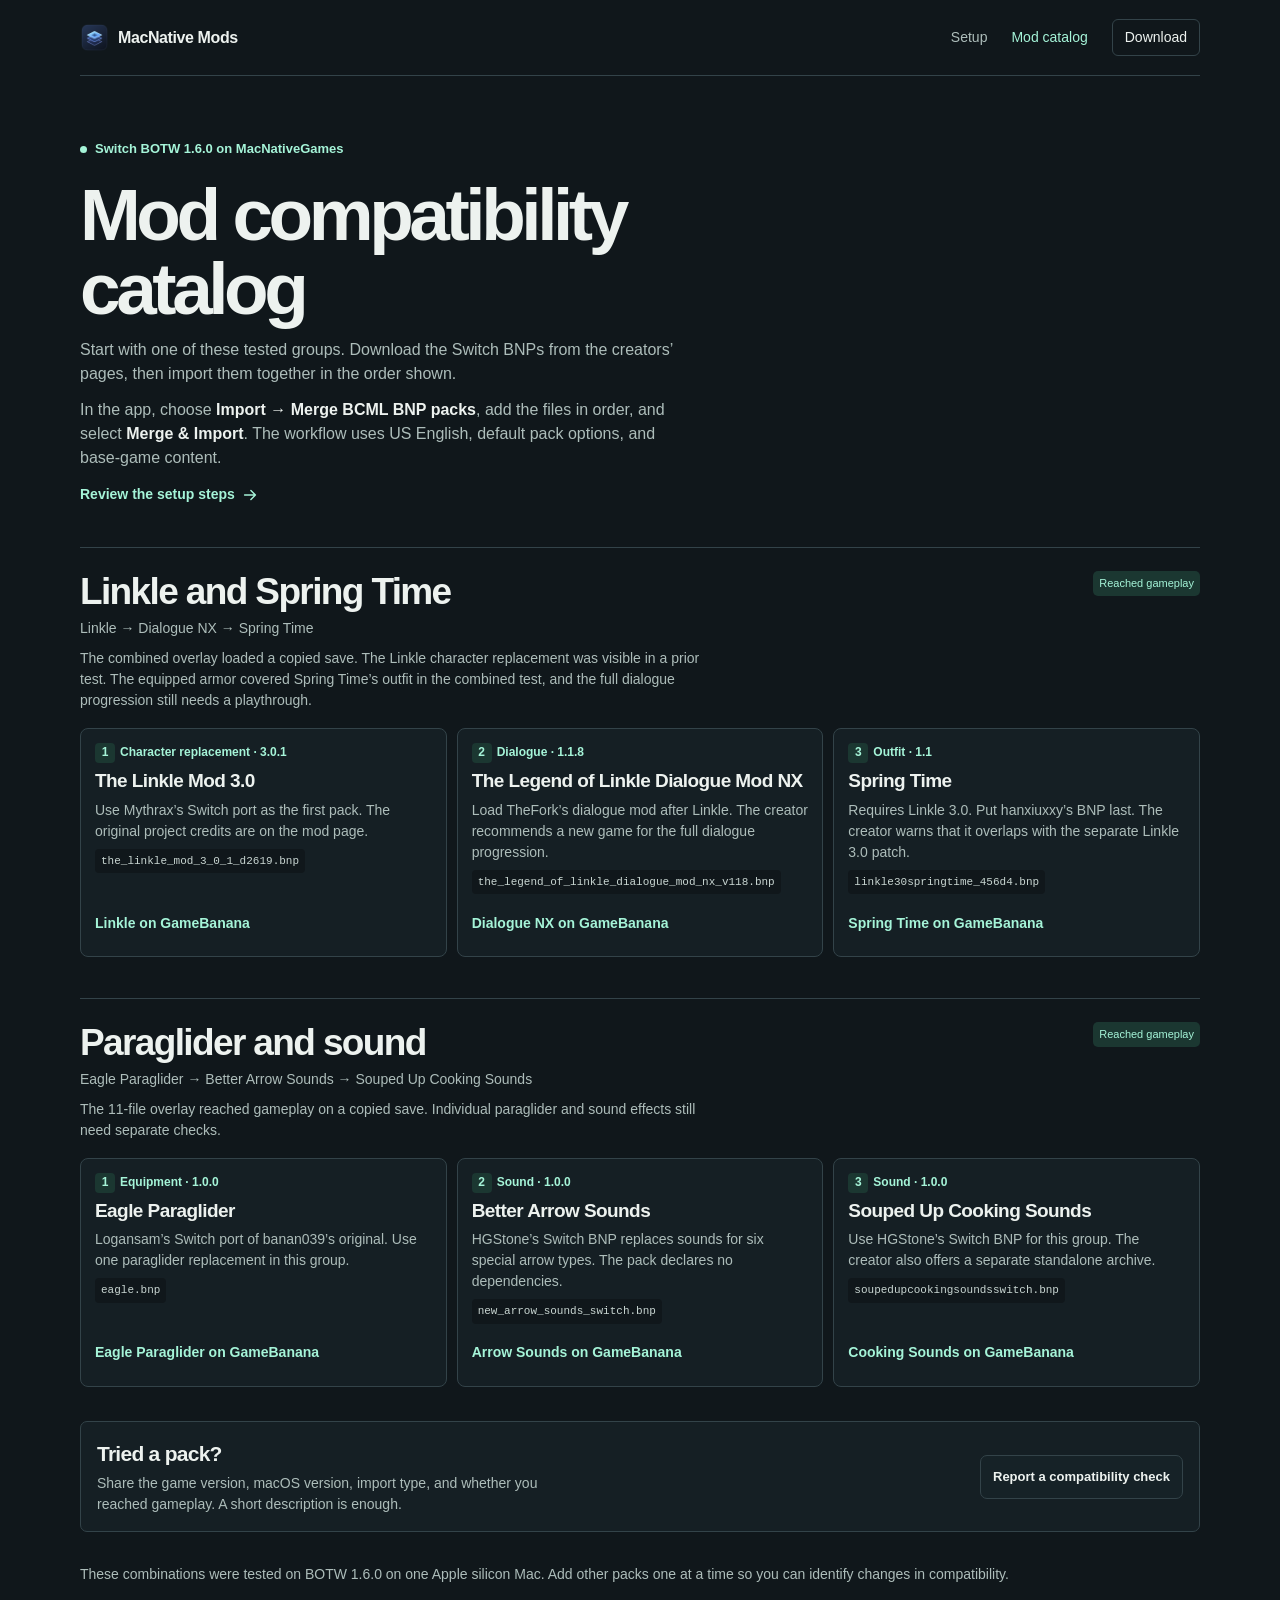
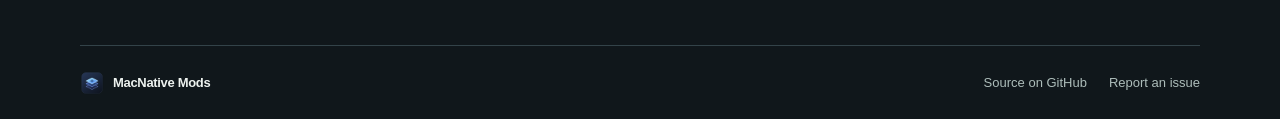
==== catalog.html @ f13cf2c5 "Publish the standalone MacNative Mods site" ====
<!doctype html>
<html lang="en">
<head>
<meta charset="utf-8">
<meta name="viewport" content="width=device-width,initial-scale=1">
<meta name="description" content="GameBanana mod packs tested with MacNative Mods and Breath of the Wild 1.6.0 for Switch on Apple silicon.">
<meta name="theme-color" content="#10171b">
<title>Mod compatibility catalog — MacNative Mods</title>
<link rel="icon" href="mark.png" type="image/png">
<link rel="stylesheet" href="site.css">
</head>
<body>
<a class="skip" href="#content">Skip to content</a>
<header class="bar wrap">
  <a class="brand" href="index.html"><img width="29" height="29" src="mark.png" alt=""> MacNative Mods</a>
  <nav aria-label="Main navigation">
    <a href="index.html#setup">Setup</a>
    <a href="catalog.html" aria-current="page">Mod catalog</a>
    <a href="https://github.com/christianfurr/macnative-mods/releases/tag/v0.2.4" class="nav-download">Download</a>
  </nav>
</header>
<main class="wrap catalog" id="content">
  <header class="catalog-intro">
    <p class="version"><span></span> Switch BOTW 1.6.0 on MacNativeGames</p>
    <h1>Mod compatibility catalog</h1>
    <p>Start with one of these tested groups. Download the Switch BNPs from the creators’ pages, then import them together in the order shown.</p>
    <p class="catalog-rules">In the app, choose <strong>Import → Merge BCML BNP packs</strong>, add the files in order, and select <strong>Merge &amp; Import</strong>. The workflow uses US English, default pack options, and base-game content.</p>
    <a class="text-link" href="index.html#setup">Review the setup steps <svg viewBox="0 0 20 20" aria-hidden="true"><path d="M4 10h12m-5-5 5 5-5 5"/></svg></a>
  </header>
  <section class="catalog-group" aria-labelledby="linkle-title" id="linkle">
    <header class="group-head">
      <div><h2 id="linkle-title">Linkle and Spring Time</h2><p>Linkle → Dialogue NX → Spring Time</p></div>
      <span class="support-chip">Reached gameplay</span>
    </header>
    <p class="group-note">The combined overlay loaded a copied save. The Linkle character replacement was visible in a prior test. The equipped armor covered Spring Time’s outfit in the combined test, and the full dialogue progression still needs a playthrough.</p>
    <ol class="pack-grid" role="list">
      <li><article>
        <p class="pack-meta">Character replacement · 3.0.1</p>
        <h3>The Linkle Mod 3.0</h3>
        <p>Use Mythrax’s Switch port as the first pack. The original project credits are on the mod page.</p>
        <code>the_linkle_mod_3_0_1_d2619.bnp</code>
        <a class="text-link" href="https://gamebanana.com/mods/505299">Linkle on GameBanana</a>
      </article></li>
      <li><article>
        <p class="pack-meta">Dialogue · 1.1.8</p>
        <h3>The Legend of Linkle Dialogue Mod NX</h3>
        <p>Load TheFork’s dialogue mod after Linkle. The creator recommends a new game for the full dialogue progression.</p>
        <code>the_legend_of_linkle_dialogue_mod_nx_v118.bnp</code>
        <a class="text-link" href="https://gamebanana.com/mods/442016">Dialogue NX on GameBanana</a>
      </article></li>
      <li><article>
        <p class="pack-meta">Outfit · 1.1</p>
        <h3>Spring Time</h3>
        <p>Requires Linkle 3.0. Put hanxiuxxy’s BNP last. The creator warns that it overlaps with the separate Linkle 3.0 patch.</p>
        <code>linkle30springtime_456d4.bnp</code>
        <a class="text-link" href="https://gamebanana.com/mods/430835">Spring Time on GameBanana</a>
      </article></li>
    </ol>
  </section>
  <section class="catalog-group" aria-labelledby="audio-title" id="paraglider-audio">
    <header class="group-head">
      <div><h2 id="audio-title">Paraglider and sound</h2><p>Eagle Paraglider → Better Arrow Sounds → Souped Up Cooking Sounds</p></div>
      <span class="support-chip">Reached gameplay</span>
    </header>
    <p class="group-note">The 11-file overlay reached gameplay on a copied save. Individual paraglider and sound effects still need separate checks.</p>
    <ol class="pack-grid" role="list">
      <li><article>
        <p class="pack-meta">Equipment · 1.0.0</p>
        <h3>Eagle Paraglider</h3>
        <p>Logansam’s Switch port of banan039’s original. Use one paraglider replacement in this group.</p>
        <code>eagle.bnp</code>
        <a class="text-link" href="https://gamebanana.com/mods/513901">Eagle Paraglider on GameBanana</a>
      </article></li>
      <li><article>
        <p class="pack-meta">Sound · 1.0.0</p>
        <h3>Better Arrow Sounds</h3>
        <p>HGStone’s Switch BNP replaces sounds for six special arrow types. The pack declares no dependencies.</p>
        <code>new_arrow_sounds_switch.bnp</code>
        <a class="text-link" href="https://gamebanana.com/mods/497548">Arrow Sounds on GameBanana</a>
      </article></li>
      <li><article>
        <p class="pack-meta">Sound · 1.0.0</p>
        <h3>Souped Up Cooking Sounds</h3>
        <p>Use HGStone’s Switch BNP for this group. The creator also offers a separate standalone archive.</p>
        <code>soupedupcookingsoundsswitch.bnp</code>
        <a class="text-link" href="https://gamebanana.com/mods/319597">Cooking Sounds on GameBanana</a>
      </article></li>
    </ol>
  </section>
  <section class="report-note" aria-labelledby="report-title">
    <div><h2 id="report-title">Tried a pack?</h2><p>Share the game version, macOS version, import type, and whether you reached gameplay. A short description is enough.</p></div>
    <a class="button quiet" href="https://github.com/christianfurr/macnative-mods/issues/new?title=MacNative%20Mods%20compatibility%20check&amp;body=Game%20and%20version%3A%0AmacOS%20version%3A%0AImport%20type%20%28RomFS%20or%20Switch%20BNP%29%3A%0APack%20names%20and%20creator%20links%3A%0AReached%20gameplay%20%28yes%20or%20no%29%3A%0AWhat%20happened%3A%0A%0AUse%20a%20short%20description%20and%20leave%20out%20raw%20logs%2C%20keys%2C%20game%20files%2C%20and%20personal%20paths.">Report a compatibility check</a>
  </section>
  <p class="catalog-end">These combinations were tested on BOTW 1.6.0 on one Apple silicon Mac. Add other packs one at a time so you can identify changes in compatibility.</p>
</main>
<footer class="wrap footer">
  <a class="brand" href="index.html"><img width="24" height="24" src="mark.png" alt=""> MacNative Mods</a>
  <a href="https://github.com/christianfurr/macnative-mods">Source on GitHub</a>
  <a href="https://github.com/christianfurr/macnative-mods/issues">Report an issue</a>
</footer>
</body>
</html>
---- site.css ----
:root {
    color-scheme: dark;
    --base: #10171b;
    --board: #151f24;
    --line: #334349;
    --ink: #edf2ef;
    --muted: #adbdba;
    --mint: #a5f4d8;
    --mint-bg: #1b3731;
    --max: 1120px;
    font-family: -apple-system,BlinkMacSystemFont,"Segoe UI",sans-serif;
    font-synthesis: none;
}

* {
    box-sizing: border-box;
}

html {
    scroll-behavior: smooth;
}

body {
    margin: 0;
    background: var(--base);
    color: var(--ink);
    line-height: 1.5;
}

a {
    color: inherit;
    text-decoration: none;
}

img,svg {
    display: block;
}

svg {
    width: 18px;
    height: 18px;
    fill: none;
    stroke: currentColor;
    stroke-width: 1.6;
    stroke-linecap: round;
    stroke-linejoin: round;
}

p,h1,h2,h3,figure,dl,dd {
    margin: 0;
}

.wrap {
    max-width: var(--max);
    width: calc(100% - 72px);
    margin-inline: auto;
}

.skip {
    position: absolute;
    top: 8px;
    left: 8px;
    transform: translateY(-150%);
    z-index: 10;
    background: var(--mint);
    color: var(--base);
    padding: 8px 12px;
}

.skip:focus {
    transform: translateY(0);
}

a:focus-visible {
    outline: 2px solid var(--mint);
    outline-offset: 4px;
    border-radius: 4px;
}

.bar,.footer {
    display: flex;
    align-items: center;
    gap: 22px;
}

.bar {
    min-height: 76px;
    border-bottom: 1px solid var(--line);
    justify-content: space-between;
}

.brand {
    display: inline-flex;
    align-items: center;
    gap: 9px;
    font-weight: 690;
    letter-spacing: -.025em;
    white-space: nowrap;
}

.bar nav {
    display: flex;
    align-items: center;
    gap: 24px;
    font-size: 14px;
    color: var(--muted);
}

.bar nav a:hover,.footer>a:hover {
    color: var(--mint);
}

.bar .nav-download {
    color: var(--ink);
    border: 1px solid var(--line);
    padding: 7px 12px;
    border-radius: 6px;
}

.hero {
    display: grid;
    grid-template-columns: minmax(0,.86fr) minmax(0,1.14fr);
    gap: 52px;
    align-items: center;
    padding-block: 91px 76px;
}

.hero-copy {
    position: relative;
    z-index: 1;
}

.version {
    display: inline-flex;
    align-items: center;
    gap: 8px;
    font-size: 13px;
    line-height: 1.3;
    color: var(--mint);
    font-weight: 640;
    margin-bottom: 20px;
}

.version span,.pulse {
    width: 7px;
    height: 7px;
    border-radius: 100%;
    background: var(--mint);
    flex: 0 0 auto;
}

.hero h1 {
    font-size: clamp(49px,5.7vw,84px);
    line-height: .97;
    letter-spacing: -.06em;
    font-weight: 730;
    max-width: 9ch;
}

.intro {
    color: var(--muted);
    font-size: 18px;
    line-height: 1.55;
    max-width: 39ch;
    margin-top: 23px;
}

.actions {
    display: flex;
    align-items: center;
    flex-wrap: wrap;
    gap: 9px;
    margin-top: 26px;
}

.button {
    display: inline-flex;
    align-items: center;
    justify-content: center;
    gap: 8px;
    padding: 10px 12px;
    border: 1px solid transparent;
    border-radius: 7px;
    font-size: 13px;
    font-weight: 670;
    min-height: 44px;
    white-space: nowrap;
}

.primary {
    background: var(--mint);
    color: #10352b;
}

.primary:hover {
    background: #c5ffe9;
}

.quiet {
    border-color: var(--line);
    background: #162227;
    color: var(--ink);
}

.quiet:hover {
    border-color: var(--mint);
    color: var(--mint);
}

.requirements {
    max-width: 44ch;
    color: var(--muted);
    margin-top: 13px;
    font-size: 12px;
}

.preview {
    min-width: 0;
    position: relative;
}

.preview::before {
    content: "";
    position: absolute;
    inset: 14px -15px 37px 15px;
    border: 1px solid #27463e;
    border-radius: 15px;
    transform: rotate(3deg);
    background: repeating-linear-gradient(130deg,transparent 0 13px,rgba(165,244,216,.04) 13px 14px);
}

.window {
    position: relative;
    border: 1px solid #466060;
    border-radius: 12px;
    overflow: hidden;
    background: var(--board);
    box-shadow: 0 24px 65px #0005;
}

.window-title {
    height: 43px;
    display: flex;
    align-items: center;
    justify-content: space-between;
    gap: 16px;
    padding: 0 13px;
    background: #243239;
    border-bottom: 1px solid #3b4a50;
    color: var(--muted);
    font-weight: 650;
    font-size: 12px;
}

.window-title svg {
    width: 16px;
    height: 16px;
}

.dots {
    display: flex;
    gap: 5px;
}

.dots i {
    width: 8px;
    height: 8px;
    border-radius: 50%;
    background: #f18f85;
}

.dots i:nth-child(2) {
    background: #eac27f;
}

.dots i:nth-child(3) {
    background: #84d3a8;
}

.window-body {
    display: grid;
    grid-template-columns: 29% minmax(0,1fr);
    min-height: 263px;
}

.window-sidebar {
    padding: 16px 9px;
    border-right: 1px solid var(--line);
    background: #18252b;
    font-size: 10px;
    display: flex;
    flex-direction: column;
    gap: 6px;
}

.window-sidebar small {
    font-size: 10px;
    margin-left: 5px;
    color: var(--muted);
}

.game-selected {
    background: #26403e;
    border-radius: 5px;
    padding: 6px 7px;
    color: var(--mint);
    font-weight: 660;
    line-height: 1.25;
}

.game-selected span {
    display: block;
    color: #aecbc4;
    font-size: 9px;
    font-weight: 500;
    margin-top: 4px;
}

.profile-label {
    margin-top: 7px;
}

.sidebar-item {
    padding: 4px 5px;
    display: flex;
    gap: 6px;
    align-items: center;
    white-space: nowrap;
    color: #b8cac6;
}

.sidebar-item i {
    width: 7px;
    height: 7px;
    border: 1px solid currentColor;
    border-radius: 2px;
}

.sidebar-item.selected {
    color: var(--mint);
    font-weight: 690;
}

.window-content {
    padding: 16px 15px;
}

.window-content-title {
    display: grid;
    gap: 2px;
    margin-bottom: 13px;
    line-height: 1.22;
}

.window-content-title strong {
    font-size: 19px;
    letter-spacing: -.04em;
}

.window-content-title span {
    font-size: 10px;
    color: var(--muted);
}

.window-table {
    background: #172228;
    border: 1px solid var(--line);
    border-radius: 6px;
    overflow: hidden;
}

.window-table>div {
    display: flex;
    align-items: center;
    justify-content: space-between;
    gap: 8px;
    padding: 8px 9px;
    border-bottom: 1px solid var(--line);
    font-size: 10px;
    line-height: 1.2;
}

.window-table>div:last-child {
    border: 0;
}

.window-table .window-table-head {
    background: #23343a;
    color: var(--muted);
    font-weight: 640;
}

.window-table>div span:first-child {
    display: flex;
    gap: 6px;
    align-items: center;
}

.window-table i {
    width: 7px;
    height: 7px;
    border-radius: 2px;
    display: inline-block;
    background: #719b92;
}

.window-table .on {
    color: var(--mint);
}

.merge-strip {
    margin-top: 13px;
    display: flex;
    align-items: center;
    gap: 7px;
    color: var(--mint);
    font-size: 10px;
    padding: 7px 8px;
    border-radius: 5px;
    background: #19322d;
    border: 1px solid #31534a;
}

.merge-strip svg {
    width: 14px;
    height: 14px;
}

.window-footer {
    display: flex;
    justify-content: space-between;
    align-items: center;
    min-height: 50px;
    background: #203038;
    padding: 0 12px;
    border-top: 1px solid #3a4d51;
    font-size: 10px;
    color: #c8d4cf;
}

.window-footer strong {
    display: flex;
    align-items: center;
    gap: 3px;
    font-size: 10px;
    background: var(--mint);
    color: #14392e;
    padding: 6px 8px;
    border-radius: 4px;
}

.window-footer svg {
    width: 12px;
    height: 12px;
}

.preview figcaption {
    position: relative;
    color: var(--muted);
    font-size: 11px;
    margin-top: 10px;
    text-align: right;
}

.status-band {
    background: #172723;
    border-block: 1px solid #34534a;
}

.status-content {
    display: flex;
    align-items: center;
    gap: 12px;
    min-height: 62px;
    font-size: 14px;
    color: #d9e8e2;
}

.status-content p {
    flex: 1;
}

.status-content strong {
    color: var(--mint);
}

.status-content a,.text-link {
    display: inline-flex;
    align-items: center;
    gap: 6px;
    font-weight: 660;
    color: var(--mint);
}

.status-content a:hover,.text-link:hover {
    text-decoration: underline;
    text-underline-offset: 4px;
}

.section {
    padding-block: 70px;
}

.section-head {
    display: grid;
    grid-template-columns: minmax(0,.95fr) minmax(0,1.05fr);
    gap: 36px;
    align-items: end;
    margin-bottom: 30px;
}

.section h2 {
    font-size: clamp(33px,4vw,58px);
    line-height: 1.01;
    letter-spacing: -.05em;
}

.section-head p,.demo-copy p {
    color: var(--muted);
    max-width: 50ch;
    font-size: 16px;
}

.steps {
    display: grid;
    grid-template-columns: repeat(3,minmax(0,1fr));
    gap: 26px;
    list-style: none;
    padding: 0;
    margin: 0 0 24px;
    counter-reset: step;
}

.steps li {
    counter-increment: step;
    border-top: 1px solid var(--line);
    padding-top: 15px;
}

.steps li::before {
    content: counter(step);
    display: grid;
    place-items: center;
    width: 26px;
    height: 26px;
    border-radius: 6px;
    background: var(--mint-bg);
    color: var(--mint);
    font-weight: 710;
    font-size: 12px;
    margin-bottom: 12px;
}

.steps h3,.feature-list h3 {
    font-size: 19px;
    letter-spacing: -.034em;
    line-height: 1.2;
    margin-bottom: 7px;
}

.steps p,.feature-list p,.support-note {
    color: var(--muted);
    font-size: 14px;
    max-width: 48ch;
}

.text-link {
    font-size: 14px;
}

.feature-section {
    background: var(--board);
    border-block: 1px solid var(--line);
}

.demo {
    display: grid;
    grid-template-columns: minmax(0,.95fr) minmax(0,1.05fr);
    gap: 36px;
}

.demo-copy p {
    margin-block: 12px 21px;
}

.feature-list {
    display: grid;
    gap: 15px;
}

.feature-list article {
    border-left: 2px solid #437265;
    padding-left: 15px;
}

.support {
    border-top: 1px solid var(--line);
}

.support>div {
    display: grid;
    grid-template-columns: minmax(0,.95fr) minmax(0,1.05fr);
    gap: 36px;
    padding: 13px 0;
    border-bottom: 1px solid var(--line);
    align-items: center;
}

.support dt {
    font-weight: 660;
}

.support dd {
    display: flex;
    justify-content: space-between;
    align-items: center;
    gap: 8px;
    color: var(--muted);
}

.support-chip {
    display: inline-block;
    color: var(--mint);
    background: var(--mint-bg);
    border-radius: 5px;
    padding: 4px 6px;
    font-size: 11px;
    white-space: nowrap;
}

.support-chip.other {
    color: #d0dad6;
    background: #223036;
}

.support-note {
    margin-top: 16px;
    max-width: none;
}

.footer {
    min-height: 74px;
    border-top: 1px solid var(--line);
    color: var(--muted);
    font-size: 13px;
}

.footer .brand {
    margin-right: auto;
    color: var(--ink);
}

@media(max-width:940px) {
    .wrap {
        width: calc(100% - 48px);
    }
    .hero {
        gap: 32px;
        padding-block: 70px 58px;
    }
    .hero h1 {
        font-size: clamp(47px,7.2vw,64px);
    }
    .preview::before {
        inset-inline: 10px -9px;
    }
    .window-sidebar {
        font-size: 9px;
        padding-inline: 5px;
    }
    .window-content {
        padding-inline: 9px;
    }
    .game-selected {
        padding-inline: 5px;
    }
    .window-table>div {
        padding-inline: 6px;
    }
}

@media(max-width:720px) {
    .wrap {
        width: calc(100% - 36px);
    }
    .hero {
        grid-template-columns: 1fr;
        gap: 30px;
        padding-block: 48px 35px;
    }
    .hero h1 {
        font-size: clamp(48px,10vw,71px);
        max-width: 11ch;
    }
    .intro {
        font-size: 16px;
        margin-top: 17px;
    }
    .actions {
        margin-top: 19px;
    }
    .preview {
        max-width: 620px;
    }
    .preview::before {
        inset: 14px -6px 34px 8px;
        transform: rotate(2deg);
    }
    .bar {
        min-height: 64px;
        gap: 9px;
    }
    .bar nav {
        gap: 14px;
        font-size: 13px;
    }
    .bar nav>a:first-child {
        display: none;
    }
    .bar .nav-download {
        padding: 6px 8px;
    }
    .status-content {
        min-height: 61px;
        font-size: 12px;
        gap: 8px;
    }
    .status-content a {
        white-space: nowrap;
    }
    .status-content a svg {
        display: none;
    }
    .section {
        padding-block: 48px;
    }
    .section-head,.demo {
        grid-template-columns: 1fr;
        gap: 12px;
    }
    .section-head {
        margin-bottom: 20px;
    }
    .steps {
        gap: 12px;
    }
    .steps p,.feature-list p {
        font-size: 13px;
    }
    .steps h3 {
        font-size: 17px;
    }
    .support>div {
        gap: 10px;
    }
    .support dd {
        flex-wrap: wrap;
    }
    .footer {
        gap: 12px;
        flex-wrap: wrap;
        padding-block: 12px;
    }
    .footer .brand {
        flex-basis: 100%;
    }
}

@media(max-width:420px) {
    .bar nav {
        gap: 8px;
    }
    .brand {
        font-size: 14px;
    }
    .brand img {
        width: 24px;
        height: 24px;
    }
    .window-body {
        min-height: 234px;
    }
    .window-content-title strong {
        font-size: 17px;
    }
    .window-content {
        padding-block: 12px;
    }
    .window-table>div {
        padding-block: 7px;
    }
    .steps {
        grid-template-columns: 1fr;
    }
    .steps li {
        padding-top: 10px;
    }
    .steps li::before {
        float: left;
        margin-right: 9px;
        margin-bottom: 0;
    }
    .steps h3,.steps p {
        margin-left: 35px;
    }
    .steps p {
        padding-bottom: 7px;
    }
}

@media(prefers-reduced-motion:reduce) {
    html {
        scroll-behavior: auto;
    }
}

.catalog {
    padding-block: 60px;
}

.catalog-intro {
    max-width: 720px;
}

.catalog-intro h1 {
    font-size: clamp(39px,6vw,73px);
    line-height: 1.01;
    letter-spacing: -.061em;
    margin: 0 0 13px;
}

.catalog-intro>p:not(.version) {
    color: var(--muted);
    max-width: 69ch;
}

.catalog-rules {
    margin-block: 12px;
}

.catalog-rules strong {
    color: var(--ink);
}

.catalog-group {
    margin-top: 41px;
    padding-top: 23px;
    border-top: 1px solid var(--line);
}

.group-head {
    display: flex;
    justify-content: space-between;
    align-items: flex-start;
    gap: 12px;
    margin-bottom: 9px;
}

.group-head h2 {
    font-size: clamp(23px,3.4vw,37px);
    line-height: 1.12;
    letter-spacing: -.044em;
}

.group-head p,.group-note,.catalog-end {
    color: var(--muted);
    font-size: 14px;
}

.group-head p {
    margin-top: 5px;
}

.group-note {
    max-width: 82ch;
}

.pack-grid {
    margin: 17px 0 0;
    padding: 0;
    list-style: none;
    counter-reset: pack;
    display: grid;
    grid-template-columns: repeat(3,minmax(0,1fr));
    gap: 10px;
}

.pack-grid>li {
    min-width: 0;
    counter-increment: pack;
    display: flex;
}

.pack-grid article {
    position: relative;
    flex: 1;
    display: flex;
    flex-direction: column;
    align-items: flex-start;
    gap: 7px;
    min-width: 0;
    background: var(--board);
    border: 1px solid var(--line);
    border-radius: 8px;
    padding: 14px 14px 11px;
}

.pack-meta {
    color: var(--mint);
    font-size: 12px;
    font-weight: 650;
    line-height: 1.3;
}

.pack-meta::before {
    content: counter(pack);
    display: inline-grid;
    place-items: center;
    width: 20px;
    height: 20px;
    border-radius: 4px;
    background: var(--mint-bg);
    margin-right: 5px;
}

.pack-grid h3 {
    font-size: 19px;
    letter-spacing: -.03em;
    line-height: 1.2;
}

.pack-grid article>p:not(.pack-meta) {
    color: var(--muted);
    font-size: 14px;
}

.pack-grid code {
    padding: 4px 6px;
    max-width: 100%;
    color: #c9d6d2;
    background: var(--base);
    border-radius: 4px;
    font-size: 11px;
    overflow-wrap: anywhere;
}

.pack-grid .text-link {
    margin-top: auto;
    min-height: 44px;
}

.catalog-end {
    margin-top: 32px;
}

.bar [aria-current="page"] {
    color: var(--mint);
}

@media(max-width:720px) {
    .catalog {
        padding-block: 40px;
    }
    .pack-grid {
        grid-template-columns: 1fr;
    }
    .group-head {
        display: block;
    }
    .group-head .support-chip {
        margin-top: 8px;
    }
    .catalog-group {
        margin-top: 31px;
    }
}

.case-note {
    margin-top: 18px;
    border: 1px solid var(--line);
    border-left: 2px solid #6b9f90;
    background: var(--board);
    border-radius: 6px;
    padding: 13px 14px;
}

.case-note h3 {
    font-size: 16px;
    letter-spacing: -.025em;
    margin-bottom: 3px;
}

.case-note p {
    color: var(--muted);
    font-size: 14px;
    max-width: 77ch;
}

.report-note {
    display: flex;
    align-items: center;
    justify-content: space-between;
    gap: 12px;
    margin-top: 34px;
    padding: 16px;
    border: 1px solid var(--line);
    border-radius: 7px;
    background: var(--board);
}

.report-note h2 {
    font-size: 21px;
    letter-spacing: -.035em;
    margin-bottom: 4px;
}

.report-note p {
    font-size: 14px;
    color: var(--muted);
    max-width: 60ch;
}

@media(max-width:560px) {
    .report-note {
        align-items: flex-start;
        flex-direction: column;
    }
}
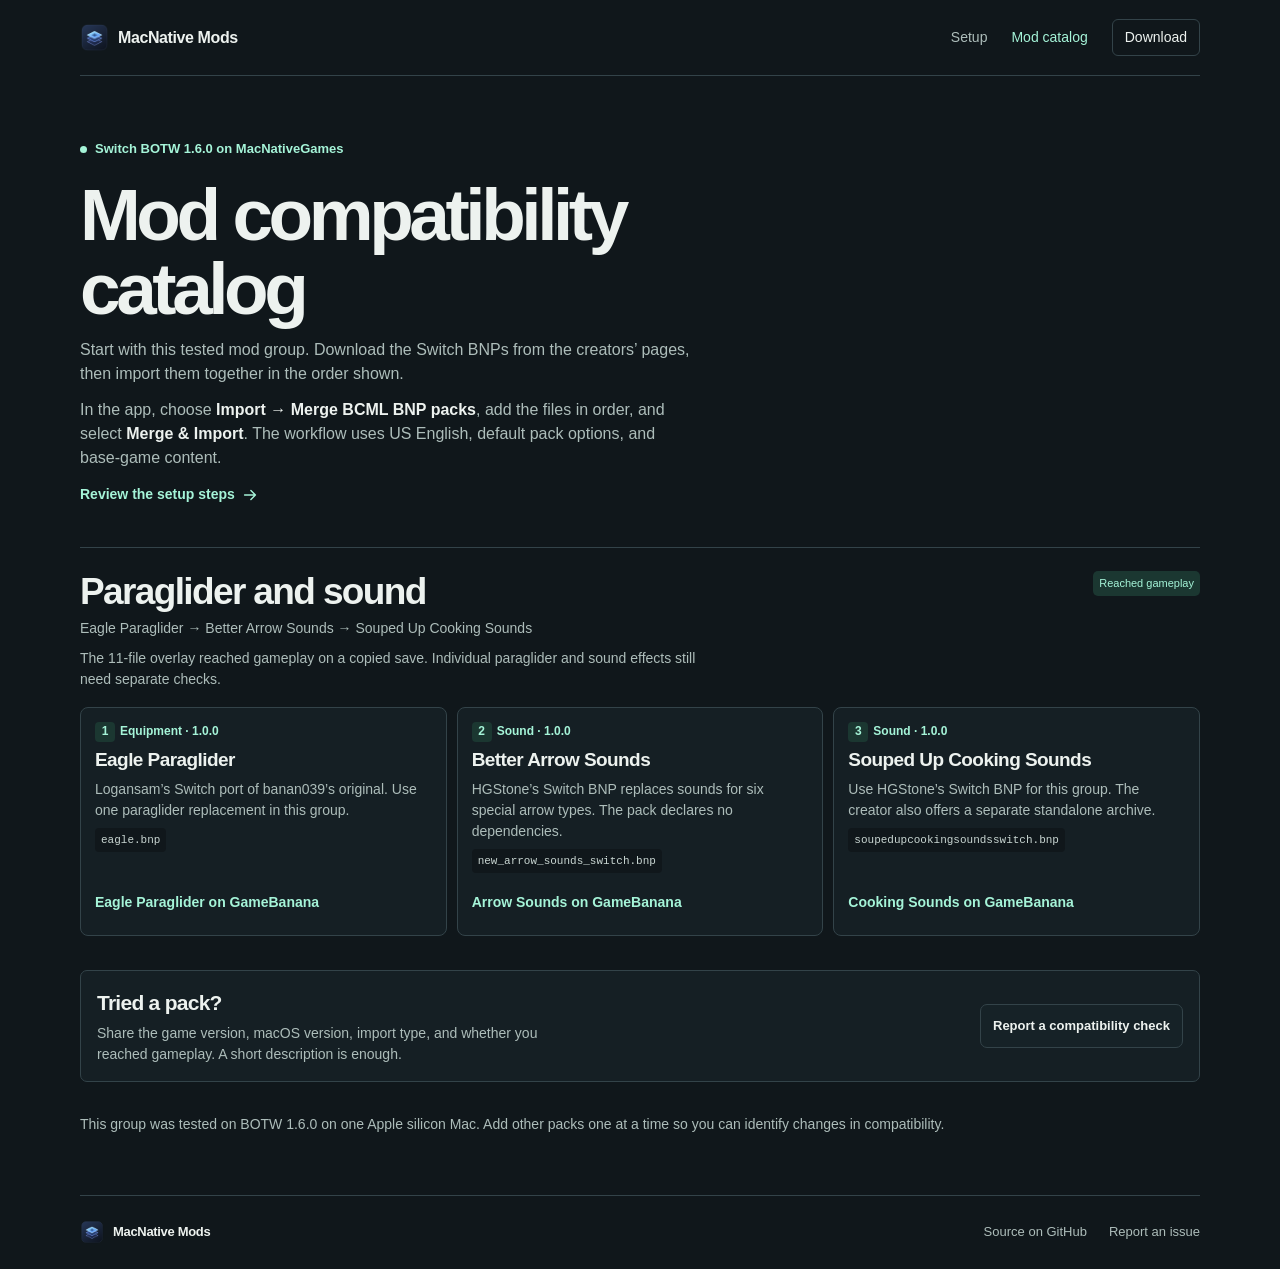
==== commit 63de073c: "Show real app screenshots and remove the Linkle catalog entry" ====
--- a/catalog.html
+++ b/catalog.html
@@ -16,47 +16,17 @@
   <nav aria-label="Main navigation">
     <a href="index.html#setup">Setup</a>
     <a href="catalog.html" aria-current="page">Mod catalog</a>
-    <a href="https://github.com/christianfurr/macnative-mods/releases/tag/v0.2.4" class="nav-download">Download</a>
+    <a href="https://github.com/christianfurr/macnative-mods/releases/tag/v0.2.5" class="nav-download">Download</a>
   </nav>
 </header>
 <main class="wrap catalog" id="content">
   <header class="catalog-intro">
     <p class="version"><span></span> Switch BOTW 1.6.0 on MacNativeGames</p>
     <h1>Mod compatibility catalog</h1>
-    <p>Start with one of these tested groups. Download the Switch BNPs from the creators’ pages, then import them together in the order shown.</p>
+    <p>Start with this tested mod group. Download the Switch BNPs from the creators’ pages, then import them together in the order shown.</p>
     <p class="catalog-rules">In the app, choose <strong>Import → Merge BCML BNP packs</strong>, add the files in order, and select <strong>Merge &amp; Import</strong>. The workflow uses US English, default pack options, and base-game content.</p>
     <a class="text-link" href="index.html#setup">Review the setup steps <svg viewBox="0 0 20 20" aria-hidden="true"><path d="M4 10h12m-5-5 5 5-5 5"/></svg></a>
   </header>
-  <section class="catalog-group" aria-labelledby="linkle-title" id="linkle">
-    <header class="group-head">
-      <div><h2 id="linkle-title">Linkle and Spring Time</h2><p>Linkle → Dialogue NX → Spring Time</p></div>
-      <span class="support-chip">Reached gameplay</span>
-    </header>
-    <p class="group-note">The combined overlay loaded a copied save. The Linkle character replacement was visible in a prior test. The equipped armor covered Spring Time’s outfit in the combined test, and the full dialogue progression still needs a playthrough.</p>
-    <ol class="pack-grid" role="list">
-      <li><article>
-        <p class="pack-meta">Character replacement · 3.0.1</p>
-        <h3>The Linkle Mod 3.0</h3>
-        <p>Use Mythrax’s Switch port as the first pack. The original project credits are on the mod page.</p>
-        <code>the_linkle_mod_3_0_1_d2619.bnp</code>
-        <a class="text-link" href="https://gamebanana.com/mods/505299">Linkle on GameBanana</a>
-      </article></li>
-      <li><article>
-        <p class="pack-meta">Dialogue · 1.1.8</p>
-        <h3>The Legend of Linkle Dialogue Mod NX</h3>
-        <p>Load TheFork’s dialogue mod after Linkle. The creator recommends a new game for the full dialogue progression.</p>
-        <code>the_legend_of_linkle_dialogue_mod_nx_v118.bnp</code>
-        <a class="text-link" href="https://gamebanana.com/mods/442016">Dialogue NX on GameBanana</a>
-      </article></li>
-      <li><article>
-        <p class="pack-meta">Outfit · 1.1</p>
-        <h3>Spring Time</h3>
-        <p>Requires Linkle 3.0. Put hanxiuxxy’s BNP last. The creator warns that it overlaps with the separate Linkle 3.0 patch.</p>
-        <code>linkle30springtime_456d4.bnp</code>
-        <a class="text-link" href="https://gamebanana.com/mods/430835">Spring Time on GameBanana</a>
-      </article></li>
-    </ol>
-  </section>
   <section class="catalog-group" aria-labelledby="audio-title" id="paraglider-audio">
     <header class="group-head">
       <div><h2 id="audio-title">Paraglider and sound</h2><p>Eagle Paraglider → Better Arrow Sounds → Souped Up Cooking Sounds</p></div>
@@ -91,7 +61,7 @@
     <div><h2 id="report-title">Tried a pack?</h2><p>Share the game version, macOS version, import type, and whether you reached gameplay. A short description is enough.</p></div>
     <a class="button quiet" href="https://github.com/christianfurr/macnative-mods/issues/new?title=MacNative%20Mods%20compatibility%20check&amp;body=Game%20and%20version%3A%0AmacOS%20version%3A%0AImport%20type%20%28RomFS%20or%20Switch%20BNP%29%3A%0APack%20names%20and%20creator%20links%3A%0AReached%20gameplay%20%28yes%20or%20no%29%3A%0AWhat%20happened%3A%0A%0AUse%20a%20short%20description%20and%20leave%20out%20raw%20logs%2C%20keys%2C%20game%20files%2C%20and%20personal%20paths.">Report a compatibility check</a>
   </section>
-  <p class="catalog-end">These combinations were tested on BOTW 1.6.0 on one Apple silicon Mac. Add other packs one at a time so you can identify changes in compatibility.</p>
+  <p class="catalog-end">This group was tested on BOTW 1.6.0 on one Apple silicon Mac. Add other packs one at a time so you can identify changes in compatibility.</p>
 </main>
 <footer class="wrap footer">
   <a class="brand" href="index.html"><img width="24" height="24" src="mark.png" alt=""> MacNative Mods</a>
--- a/site.css
+++ b/site.css
@@ -229,232 +229,21 @@
     background: repeating-linear-gradient(130deg,transparent 0 13px,rgba(165,244,216,.04) 13px 14px);
 }
 
-.window {
+.preview a,.workflow-screenshot a {
     position: relative;
+    display: block;
+}
+
+.app-screenshot {
+    display: block;
+    width: 100%;
+    height: auto;
     border: 1px solid #466060;
     border-radius: 12px;
-    overflow: hidden;
-    background: var(--board);
     box-shadow: 0 24px 65px #0005;
 }
 
-.window-title {
-    height: 43px;
-    display: flex;
-    align-items: center;
-    justify-content: space-between;
-    gap: 16px;
-    padding: 0 13px;
-    background: #243239;
-    border-bottom: 1px solid #3b4a50;
-    color: var(--muted);
-    font-weight: 650;
-    font-size: 12px;
-}
-
-.window-title svg {
-    width: 16px;
-    height: 16px;
-}
-
-.dots {
-    display: flex;
-    gap: 5px;
-}
-
-.dots i {
-    width: 8px;
-    height: 8px;
-    border-radius: 50%;
-    background: #f18f85;
-}
-
-.dots i:nth-child(2) {
-    background: #eac27f;
-}
-
-.dots i:nth-child(3) {
-    background: #84d3a8;
-}
-
-.window-body {
-    display: grid;
-    grid-template-columns: 29% minmax(0,1fr);
-    min-height: 263px;
-}
-
-.window-sidebar {
-    padding: 16px 9px;
-    border-right: 1px solid var(--line);
-    background: #18252b;
-    font-size: 10px;
-    display: flex;
-    flex-direction: column;
-    gap: 6px;
-}
-
-.window-sidebar small {
-    font-size: 10px;
-    margin-left: 5px;
-    color: var(--muted);
-}
-
-.game-selected {
-    background: #26403e;
-    border-radius: 5px;
-    padding: 6px 7px;
-    color: var(--mint);
-    font-weight: 660;
-    line-height: 1.25;
-}
-
-.game-selected span {
-    display: block;
-    color: #aecbc4;
-    font-size: 9px;
-    font-weight: 500;
-    margin-top: 4px;
-}
-
-.profile-label {
-    margin-top: 7px;
-}
-
-.sidebar-item {
-    padding: 4px 5px;
-    display: flex;
-    gap: 6px;
-    align-items: center;
-    white-space: nowrap;
-    color: #b8cac6;
-}
-
-.sidebar-item i {
-    width: 7px;
-    height: 7px;
-    border: 1px solid currentColor;
-    border-radius: 2px;
-}
-
-.sidebar-item.selected {
-    color: var(--mint);
-    font-weight: 690;
-}
-
-.window-content {
-    padding: 16px 15px;
-}
-
-.window-content-title {
-    display: grid;
-    gap: 2px;
-    margin-bottom: 13px;
-    line-height: 1.22;
-}
-
-.window-content-title strong {
-    font-size: 19px;
-    letter-spacing: -.04em;
-}
-
-.window-content-title span {
-    font-size: 10px;
-    color: var(--muted);
-}
-
-.window-table {
-    background: #172228;
-    border: 1px solid var(--line);
-    border-radius: 6px;
-    overflow: hidden;
-}
-
-.window-table>div {
-    display: flex;
-    align-items: center;
-    justify-content: space-between;
-    gap: 8px;
-    padding: 8px 9px;
-    border-bottom: 1px solid var(--line);
-    font-size: 10px;
-    line-height: 1.2;
-}
-
-.window-table>div:last-child {
-    border: 0;
-}
-
-.window-table .window-table-head {
-    background: #23343a;
-    color: var(--muted);
-    font-weight: 640;
-}
-
-.window-table>div span:first-child {
-    display: flex;
-    gap: 6px;
-    align-items: center;
-}
-
-.window-table i {
-    width: 7px;
-    height: 7px;
-    border-radius: 2px;
-    display: inline-block;
-    background: #719b92;
-}
-
-.window-table .on {
-    color: var(--mint);
-}
-
-.merge-strip {
-    margin-top: 13px;
-    display: flex;
-    align-items: center;
-    gap: 7px;
-    color: var(--mint);
-    font-size: 10px;
-    padding: 7px 8px;
-    border-radius: 5px;
-    background: #19322d;
-    border: 1px solid #31534a;
-}
-
-.merge-strip svg {
-    width: 14px;
-    height: 14px;
-}
-
-.window-footer {
-    display: flex;
-    justify-content: space-between;
-    align-items: center;
-    min-height: 50px;
-    background: #203038;
-    padding: 0 12px;
-    border-top: 1px solid #3a4d51;
-    font-size: 10px;
-    color: #c8d4cf;
-}
-
-.window-footer strong {
-    display: flex;
-    align-items: center;
-    gap: 3px;
-    font-size: 10px;
-    background: var(--mint);
-    color: #14392e;
-    padding: 6px 8px;
-    border-radius: 4px;
-}
-
-.window-footer svg {
-    width: 12px;
-    height: 12px;
-}
-
-.preview figcaption {
+.preview figcaption,.workflow-screenshot figcaption {
     position: relative;
     color: var(--muted);
     font-size: 11px;
@@ -583,9 +372,18 @@
     margin-block: 12px 21px;
 }
 
+.workflow-screenshot {
+    margin-top: 22px;
+}
+
+.workflow-screenshot figcaption {
+    text-align: left;
+}
+
 .feature-list {
     display: grid;
     gap: 15px;
+    align-content: center;
 }
 
 .feature-list article {
@@ -664,19 +462,6 @@
     .preview::before {
         inset-inline: 10px -9px;
     }
-    .window-sidebar {
-        font-size: 9px;
-        padding-inline: 5px;
-    }
-    .window-content {
-        padding-inline: 9px;
-    }
-    .game-selected {
-        padding-inline: 5px;
-    }
-    .window-table>div {
-        padding-inline: 6px;
-    }
 }
 
 @media(max-width:720px) {
@@ -776,18 +561,6 @@
     .brand img {
         width: 24px;
         height: 24px;
-    }
-    .window-body {
-        min-height: 234px;
-    }
-    .window-content-title strong {
-        font-size: 17px;
-    }
-    .window-content {
-        padding-block: 12px;
-    }
-    .window-table>div {
-        padding-block: 7px;
     }
     .steps {
         grid-template-columns: 1fr;
@@ -975,27 +748,6 @@
     }
 }
 
-.case-note {
-    margin-top: 18px;
-    border: 1px solid var(--line);
-    border-left: 2px solid #6b9f90;
-    background: var(--board);
-    border-radius: 6px;
-    padding: 13px 14px;
-}
-
-.case-note h3 {
-    font-size: 16px;
-    letter-spacing: -.025em;
-    margin-bottom: 3px;
-}
-
-.case-note p {
-    color: var(--muted);
-    font-size: 14px;
-    max-width: 77ch;
-}
-
 .report-note {
     display: flex;
     align-items: center;
